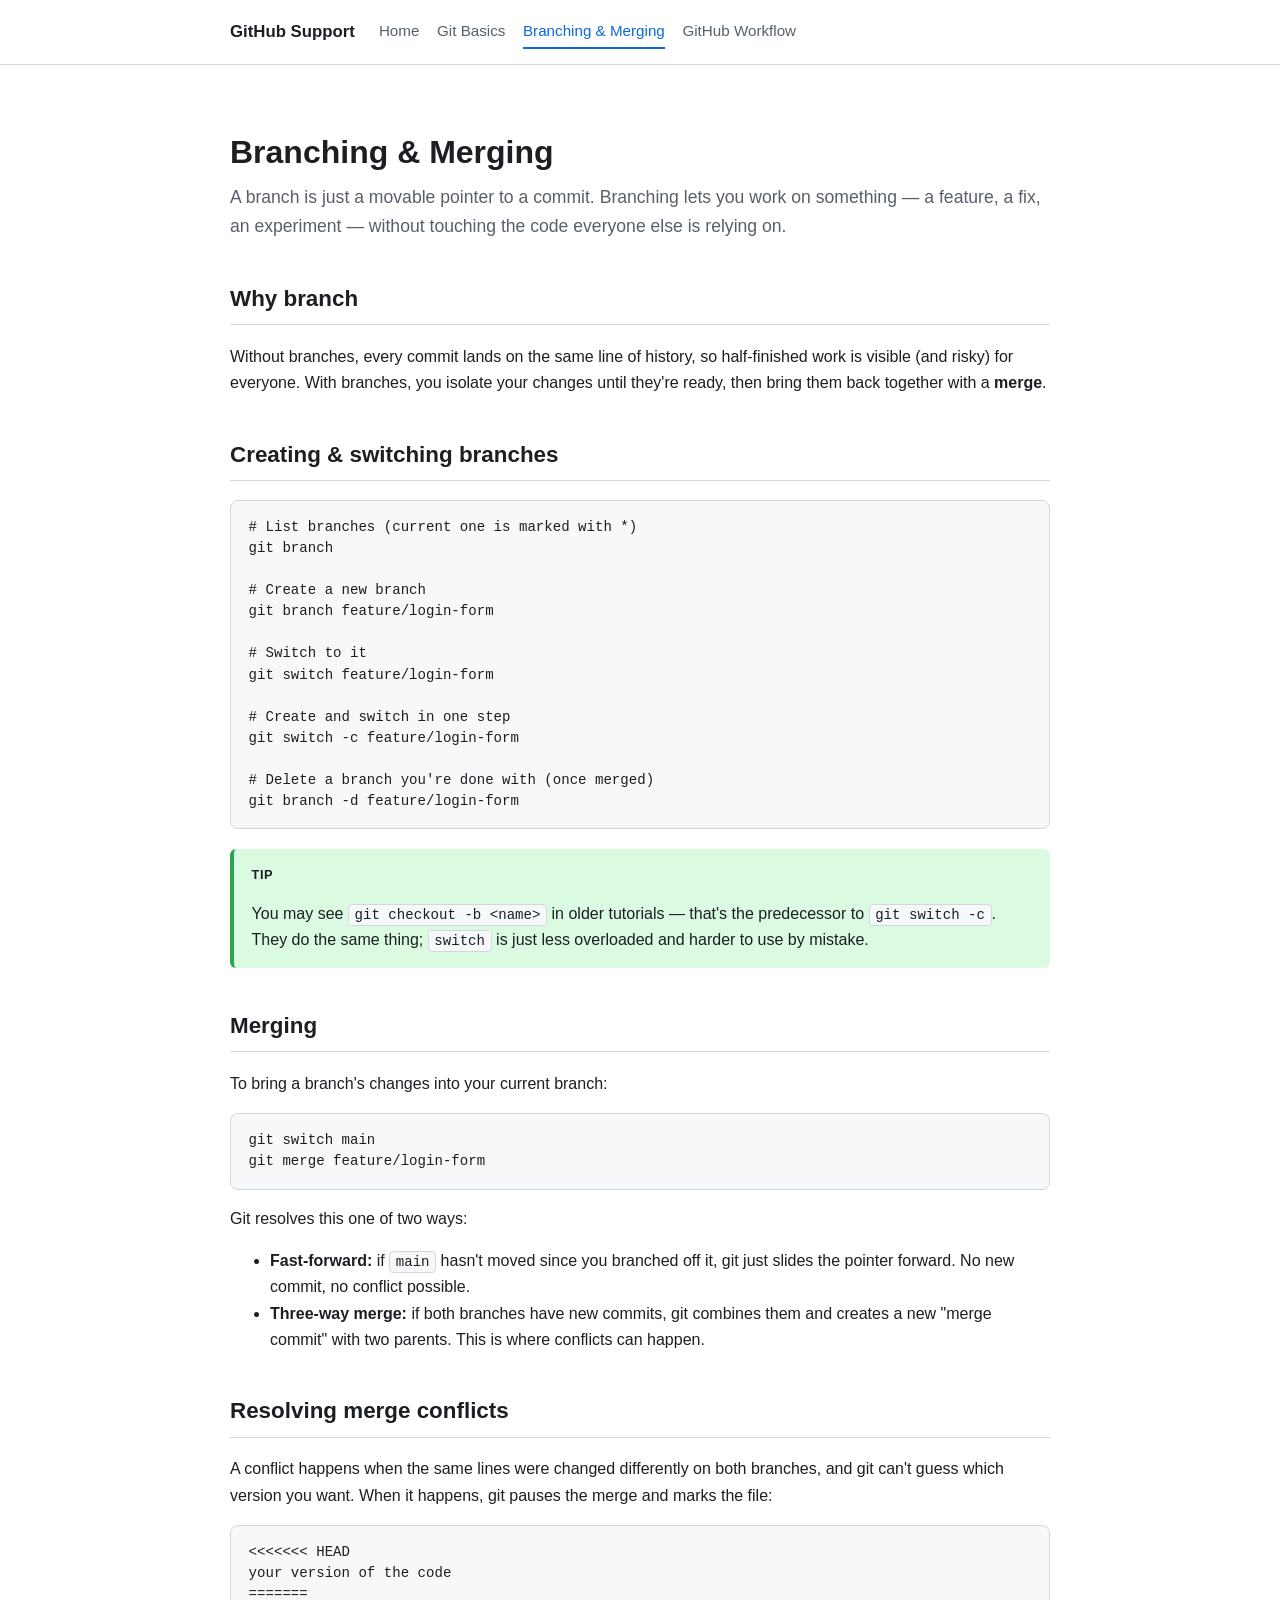
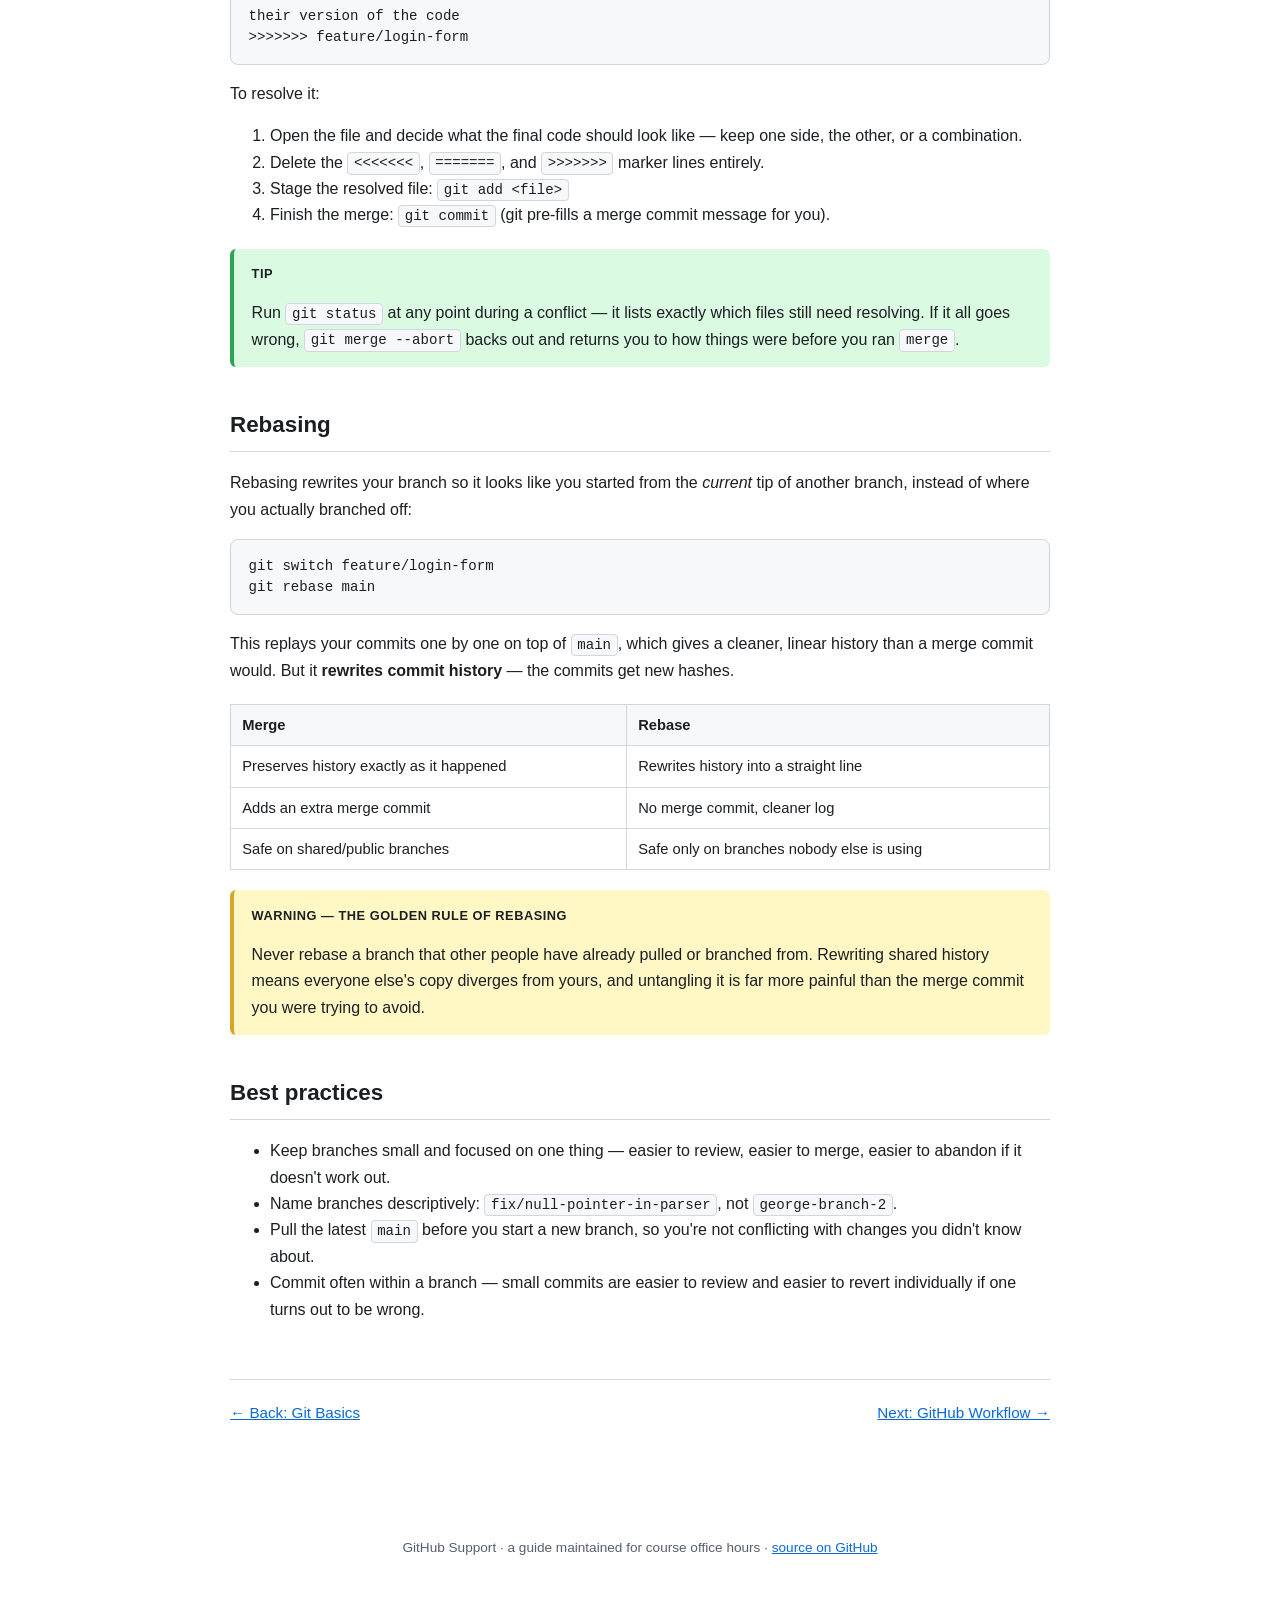
==== branching-merging.html @ 6043a1a5 "Initial commit: Git & GitHub guide for students" ====
<!DOCTYPE html>
<html lang="en">
<head>
<meta charset="UTF-8">
<meta name="viewport" content="width=device-width, initial-scale=1.0">
<title>Branching &amp; Merging — GitHub Support</title>
<link rel="stylesheet" href="assets/style.css">
</head>
<body>
<nav class="navbar">
  <div class="navbar-inner">
    <a class="navbar-brand" href="index.html">GitHub Support</a>
    <div class="navbar-links">
      <a href="index.html">Home</a>
      <a href="git-basics.html">Git Basics</a>
      <a href="branching-merging.html" class="active">Branching &amp; Merging</a>
      <a href="github-workflow.html">GitHub Workflow</a>
    </div>
  </div>
</nav>

<main>
  <h1>Branching &amp; Merging</h1>
  <p class="subtitle">A branch is just a movable pointer to a commit. Branching lets you work on something — a feature, a fix, an experiment — without touching the code everyone else is relying on.</p>

  <h2 id="why-branch">Why branch</h2>
  <p>Without branches, every commit lands on the same line of history, so half-finished work is visible (and risky) for everyone. With branches, you isolate your changes until they're ready, then bring them back together with a <strong>merge</strong>.</p>

  <h2 id="creating">Creating &amp; switching branches</h2>
  <pre><code># List branches (current one is marked with *)
git branch

# Create a new branch
git branch feature/login-form

# Switch to it
git switch feature/login-form

# Create and switch in one step
git switch -c feature/login-form

# Delete a branch you're done with (once merged)
git branch -d feature/login-form</code></pre>
  <div class="callout tip">
    <span class="callout-label">Tip</span>
    <p>You may see <code>git checkout -b &lt;name&gt;</code> in older tutorials — that's the predecessor to <code>git switch -c</code>. They do the same thing; <code>switch</code> is just less overloaded and harder to use by mistake.</p>
  </div>

  <h2 id="merging">Merging</h2>
  <p>To bring a branch's changes into your current branch:</p>
  <pre><code>git switch main
git merge feature/login-form</code></pre>
  <p>Git resolves this one of two ways:</p>
  <ul>
    <li><strong>Fast-forward:</strong> if <code>main</code> hasn't moved since you branched off it, git just slides the pointer forward. No new commit, no conflict possible.</li>
    <li><strong>Three-way merge:</strong> if both branches have new commits, git combines them and creates a new "merge commit" with two parents. This is where conflicts can happen.</li>
  </ul>

  <h2 id="conflicts">Resolving merge conflicts</h2>
  <p>A conflict happens when the same lines were changed differently on both branches, and git can't guess which version you want. When it happens, git pauses the merge and marks the file:</p>
  <pre><code>&lt;&lt;&lt;&lt;&lt;&lt;&lt; HEAD
your version of the code
=======
their version of the code
&gt;&gt;&gt;&gt;&gt;&gt;&gt; feature/login-form</code></pre>
  <p>To resolve it:</p>
  <ol>
    <li>Open the file and decide what the final code should look like — keep one side, the other, or a combination.</li>
    <li>Delete the <code>&lt;&lt;&lt;&lt;&lt;&lt;&lt;</code>, <code>=======</code>, and <code>&gt;&gt;&gt;&gt;&gt;&gt;&gt;</code> marker lines entirely.</li>
    <li>Stage the resolved file: <code>git add &lt;file&gt;</code></li>
    <li>Finish the merge: <code>git commit</code> (git pre-fills a merge commit message for you).</li>
  </ol>
  <div class="callout tip">
    <span class="callout-label">Tip</span>
    <p>Run <code>git status</code> at any point during a conflict — it lists exactly which files still need resolving. If it all goes wrong, <code>git merge --abort</code> backs out and returns you to how things were before you ran <code>merge</code>.</p>
  </div>

  <h2 id="rebase">Rebasing</h2>
  <p>Rebasing rewrites your branch so it looks like you started from the <em>current</em> tip of another branch, instead of where you actually branched off:</p>
  <pre><code>git switch feature/login-form
git rebase main</code></pre>
  <p>This replays your commits one by one on top of <code>main</code>, which gives a cleaner, linear history than a merge commit would. But it <strong>rewrites commit history</strong> — the commits get new hashes.</p>
  <table>
    <thead><tr><th>Merge</th><th>Rebase</th></tr></thead>
    <tbody>
      <tr><td>Preserves history exactly as it happened</td><td>Rewrites history into a straight line</td></tr>
      <tr><td>Adds an extra merge commit</td><td>No merge commit, cleaner log</td></tr>
      <tr><td>Safe on shared/public branches</td><td>Safe only on branches nobody else is using</td></tr>
    </tbody>
  </table>
  <div class="callout warn">
    <span class="callout-label">Warning — the golden rule of rebasing</span>
    <p>Never rebase a branch that other people have already pulled or branched from. Rewriting shared history means everyone else's copy diverges from yours, and untangling it is far more painful than the merge commit you were trying to avoid.</p>
  </div>

  <h2 id="best-practices">Best practices</h2>
  <ul>
    <li>Keep branches small and focused on one thing — easier to review, easier to merge, easier to abandon if it doesn't work out.</li>
    <li>Name branches descriptively: <code>fix/null-pointer-in-parser</code>, not <code>george-branch-2</code>.</li>
    <li>Pull the latest <code>main</code> before you start a new branch, so you're not conflicting with changes you didn't know about.</li>
    <li>Commit often within a branch — small commits are easier to review and easier to revert individually if one turns out to be wrong.</li>
  </ul>

  <div class="page-nav">
    <a href="git-basics.html">← Back: Git Basics</a>
    <a href="github-workflow.html">Next: GitHub Workflow →</a>
  </div>
</main>

<footer>
  GitHub Support &middot; a guide maintained for course office hours &middot; <a href="https://github.com/ganowacek/github-support">source on GitHub</a>
</footer>
</body>
</html>
---- assets/style.css ----
:root {
  --bg: #ffffff;
  --bg-alt: #f6f8fa;
  --text: #1b1f23;
  --text-muted: #57606a;
  --border: #d0d7de;
  --accent: #0969da;
  --accent-bg: #ddf4ff;
  --code-bg: #f6f8fa;
  --warn-bg: #fff8c5;
  --warn-border: #d4a72c;
  --tip-bg: #dafbe1;
  --tip-border: #2da44e;
  --max-width: 860px;
}

@media (prefers-color-scheme: dark) {
  :root {
    --bg: #0d1117;
    --bg-alt: #161b22;
    --text: #e6edf3;
    --text-muted: #8b949e;
    --border: #30363d;
    --accent: #4493f8;
    --accent-bg: #10243e;
    --code-bg: #161b22;
    --warn-bg: #3d3117;
    --warn-border: #9e6a03;
    --tip-bg: #122117;
    --tip-border: #2ea043;
  }
}

* { box-sizing: border-box; }

html { scroll-behavior: smooth; }

body {
  margin: 0;
  background: var(--bg);
  color: var(--text);
  font-family: -apple-system, BlinkMacSystemFont, "Segoe UI", Helvetica, Arial, sans-serif;
  line-height: 1.65;
}

.navbar {
  border-bottom: 1px solid var(--border);
  background: var(--bg);
  position: sticky;
  top: 0;
  z-index: 10;
}

.navbar-inner {
  max-width: var(--max-width);
  margin: 0 auto;
  padding: 0.9rem 1.25rem;
  display: flex;
  align-items: center;
  gap: 1.5rem;
  flex-wrap: wrap;
}

.navbar-brand {
  font-weight: 700;
  font-size: 1.05rem;
  color: var(--text);
  text-decoration: none;
  white-space: nowrap;
}

.navbar-links {
  display: flex;
  gap: 1.1rem;
  flex-wrap: wrap;
}

.navbar-links a {
  color: var(--text-muted);
  text-decoration: none;
  font-size: 0.95rem;
  padding: 0.25rem 0;
  border-bottom: 2px solid transparent;
}

.navbar-links a:hover,
.navbar-links a.active {
  color: var(--accent);
  border-bottom-color: var(--accent);
}

main {
  max-width: var(--max-width);
  margin: 0 auto;
  padding: 2.5rem 1.25rem 5rem;
}

h1 {
  font-size: 2rem;
  margin-bottom: 0.25rem;
}

h2 {
  font-size: 1.4rem;
  margin-top: 2.5rem;
  padding-bottom: 0.4rem;
  border-bottom: 1px solid var(--border);
}

h3 {
  font-size: 1.1rem;
  margin-top: 1.75rem;
}

p, li { color: var(--text); }

.subtitle {
  color: var(--text-muted);
  font-size: 1.1rem;
  margin-top: 0;
}

a { color: var(--accent); }

code {
  font-family: ui-monospace, SFMono-Regular, "SF Mono", Menlo, Consolas, monospace;
  background: var(--code-bg);
  padding: 0.15em 0.4em;
  border-radius: 4px;
  font-size: 0.88em;
  border: 1px solid var(--border);
}

pre {
  background: var(--code-bg);
  border: 1px solid var(--border);
  border-radius: 8px;
  padding: 1rem 1.1rem;
  overflow-x: auto;
  line-height: 1.5;
}

pre code {
  background: none;
  border: none;
  padding: 0;
  font-size: 0.88rem;
}

.callout {
  border-left: 4px solid var(--accent);
  background: var(--accent-bg);
  padding: 0.9rem 1.1rem;
  border-radius: 6px;
  margin: 1.25rem 0;
}

.callout.tip {
  border-left-color: var(--tip-border);
  background: var(--tip-bg);
}

.callout.warn {
  border-left-color: var(--warn-border);
  background: var(--warn-bg);
}

.callout p:first-child { margin-top: 0; }
.callout p:last-child { margin-bottom: 0; }

.callout-label {
  font-weight: 700;
  font-size: 0.8rem;
  text-transform: uppercase;
  letter-spacing: 0.04em;
  display: block;
  margin-bottom: 0.35rem;
}

table {
  border-collapse: collapse;
  width: 100%;
  margin: 1.25rem 0;
  font-size: 0.92rem;
}

th, td {
  border: 1px solid var(--border);
  padding: 0.5rem 0.7rem;
  text-align: left;
  vertical-align: top;
}

th {
  background: var(--bg-alt);
}

.card-grid {
  display: grid;
  grid-template-columns: repeat(auto-fit, minmax(230px, 1fr));
  gap: 1rem;
  margin: 1.75rem 0;
}

.card {
  border: 1px solid var(--border);
  border-radius: 10px;
  padding: 1.1rem 1.2rem;
  text-decoration: none;
  color: var(--text);
  background: var(--bg-alt);
  transition: border-color 0.15s ease;
}

.card:hover { border-color: var(--accent); }

.card h3 {
  margin-top: 0;
  margin-bottom: 0.35rem;
  color: var(--accent);
}

.card p {
  margin: 0;
  color: var(--text-muted);
  font-size: 0.92rem;
}

.page-nav {
  display: flex;
  justify-content: space-between;
  margin-top: 3.5rem;
  padding-top: 1.25rem;
  border-top: 1px solid var(--border);
  font-size: 0.95rem;
}

footer {
  text-align: center;
  color: var(--text-muted);
  font-size: 0.85rem;
  padding: 2rem 1.25rem 3rem;
}

.badge {
  display: inline-block;
  font-size: 0.75rem;
  font-weight: 600;
  padding: 0.15rem 0.55rem;
  border-radius: 999px;
  background: var(--accent-bg);
  color: var(--accent);
  margin-left: 0.5rem;
  vertical-align: middle;
}
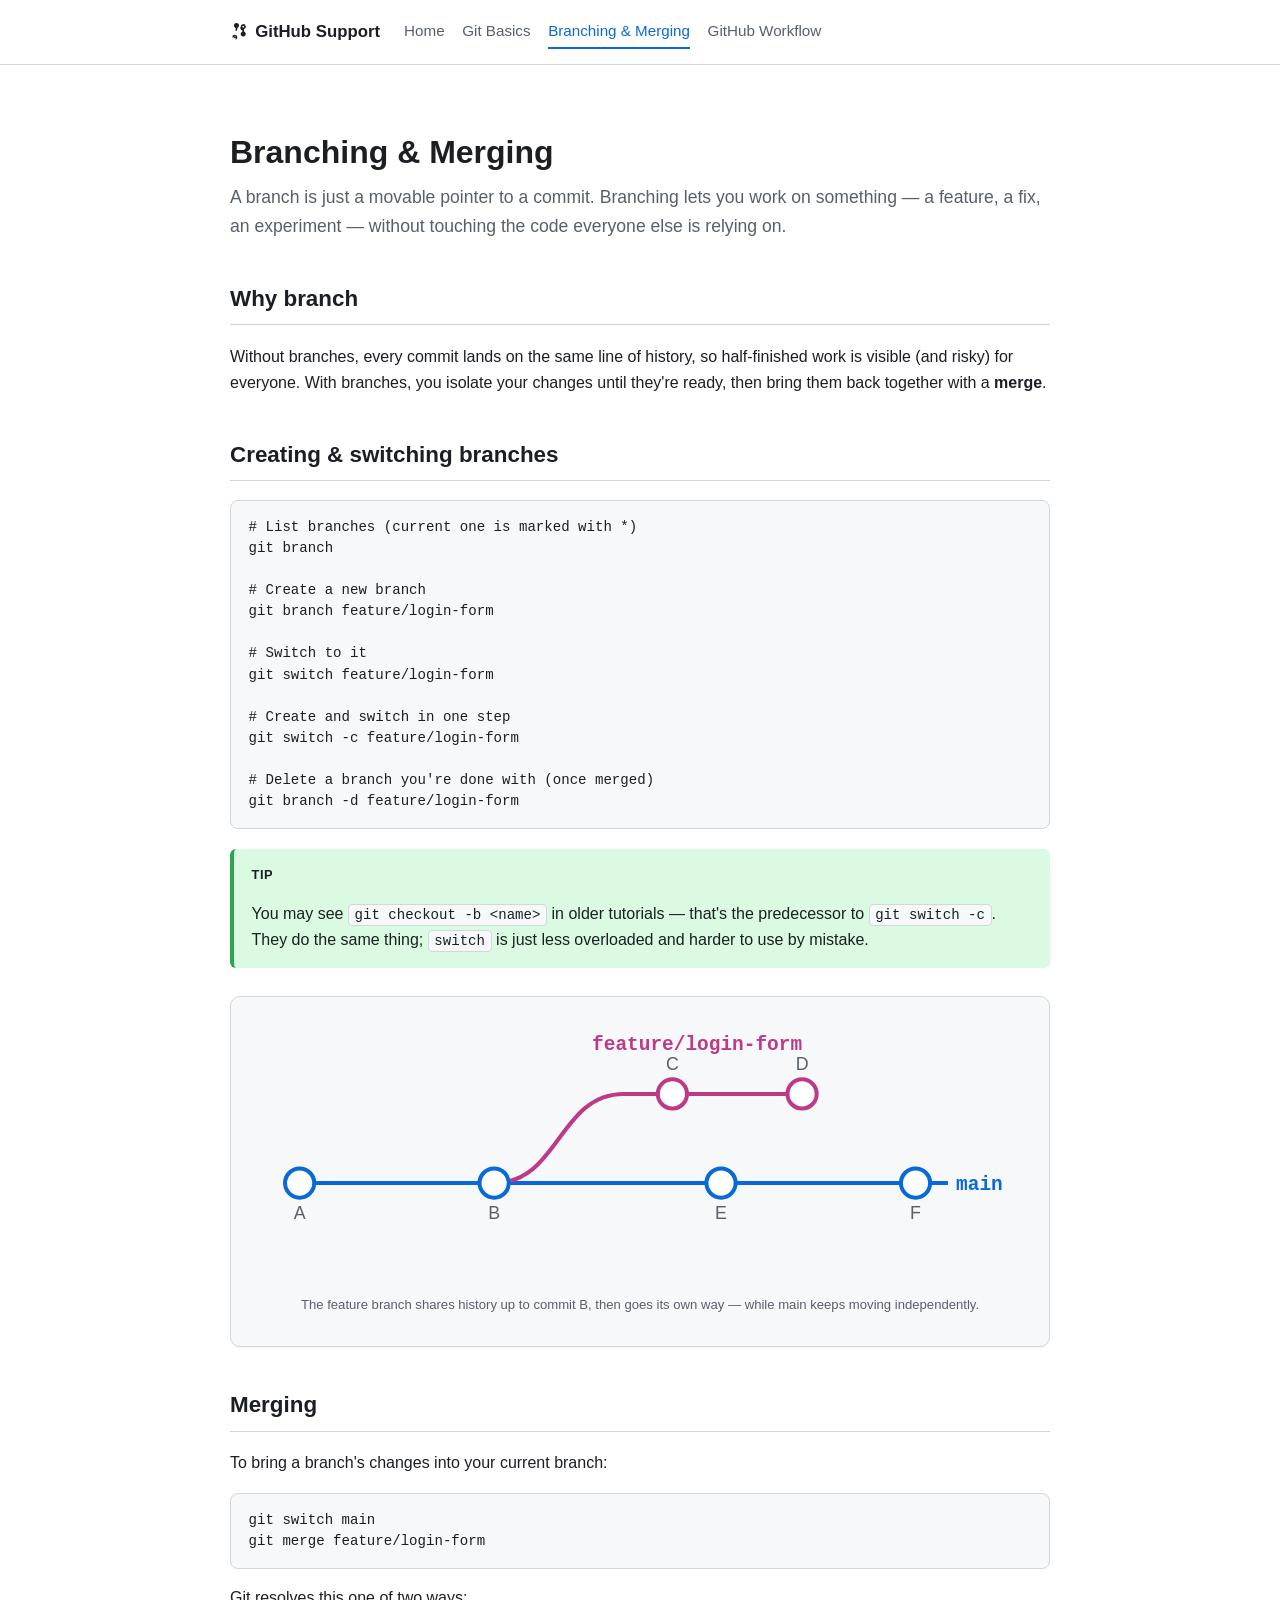
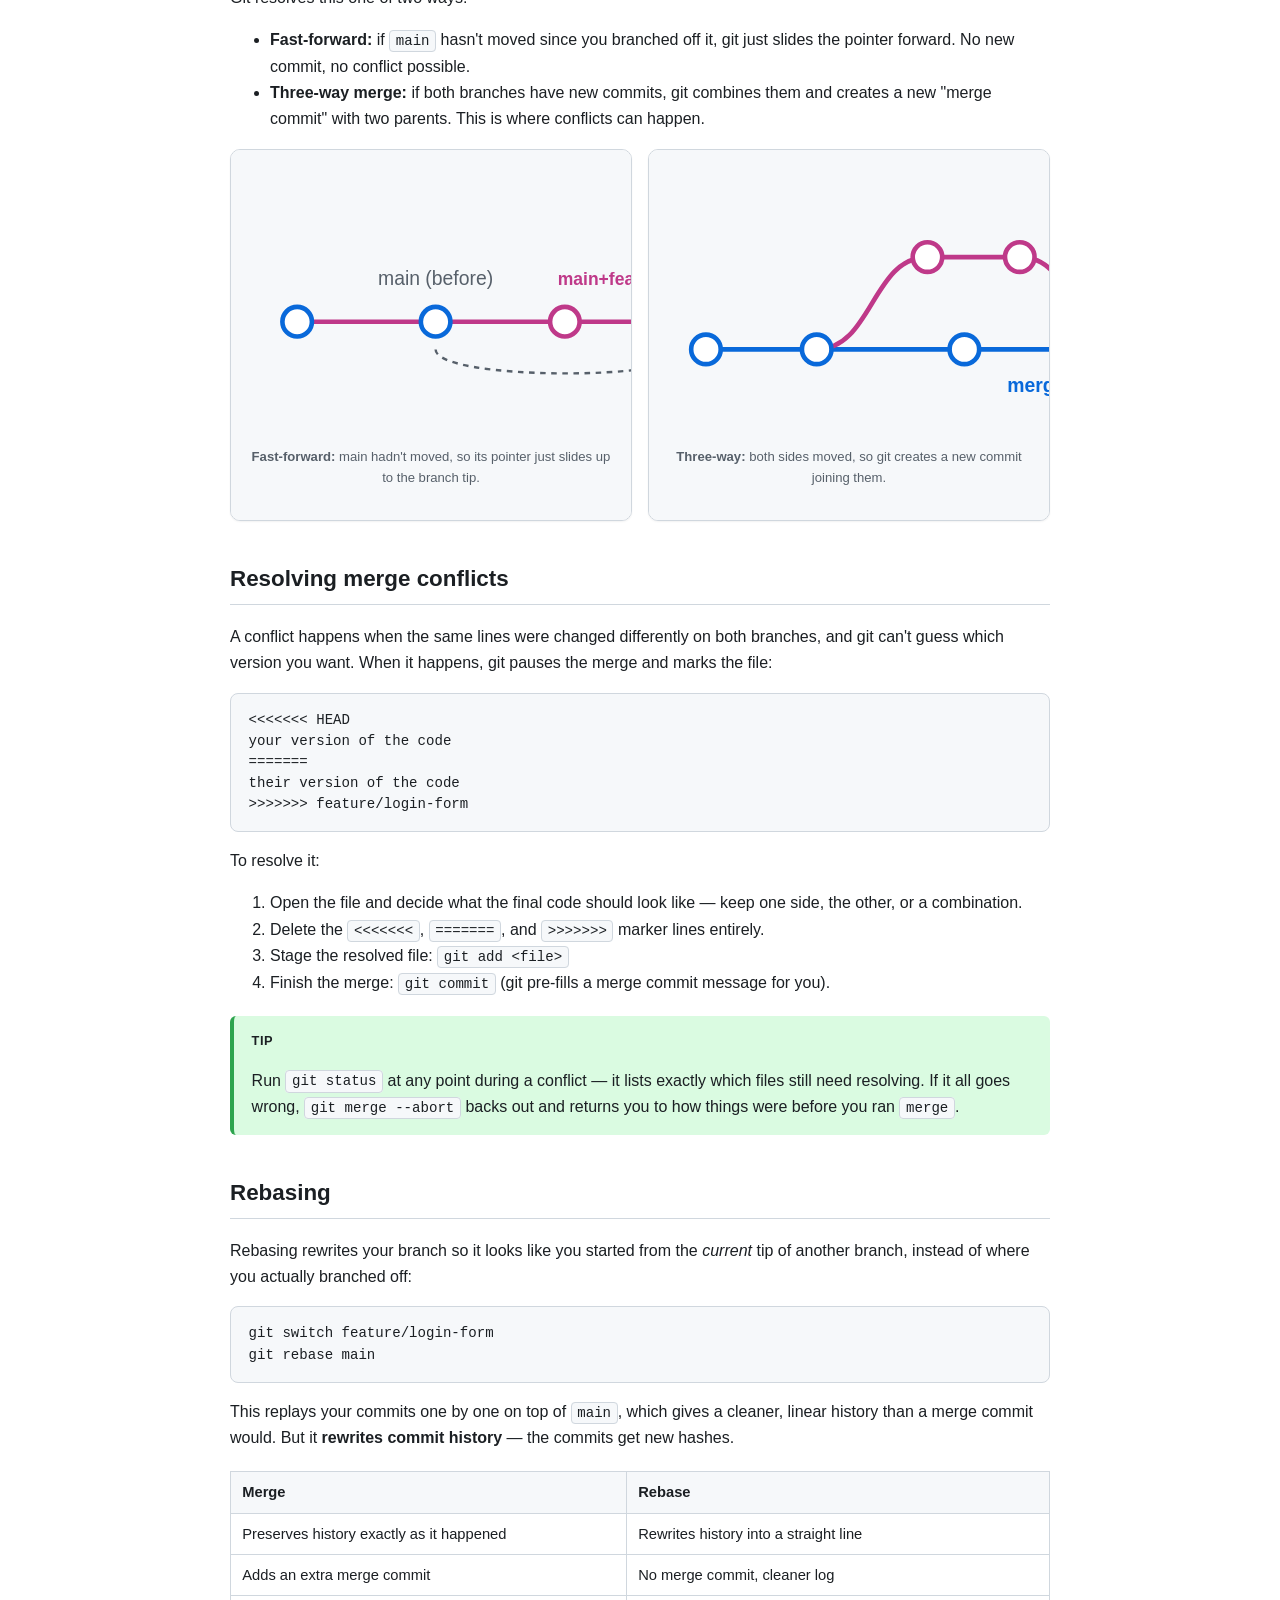
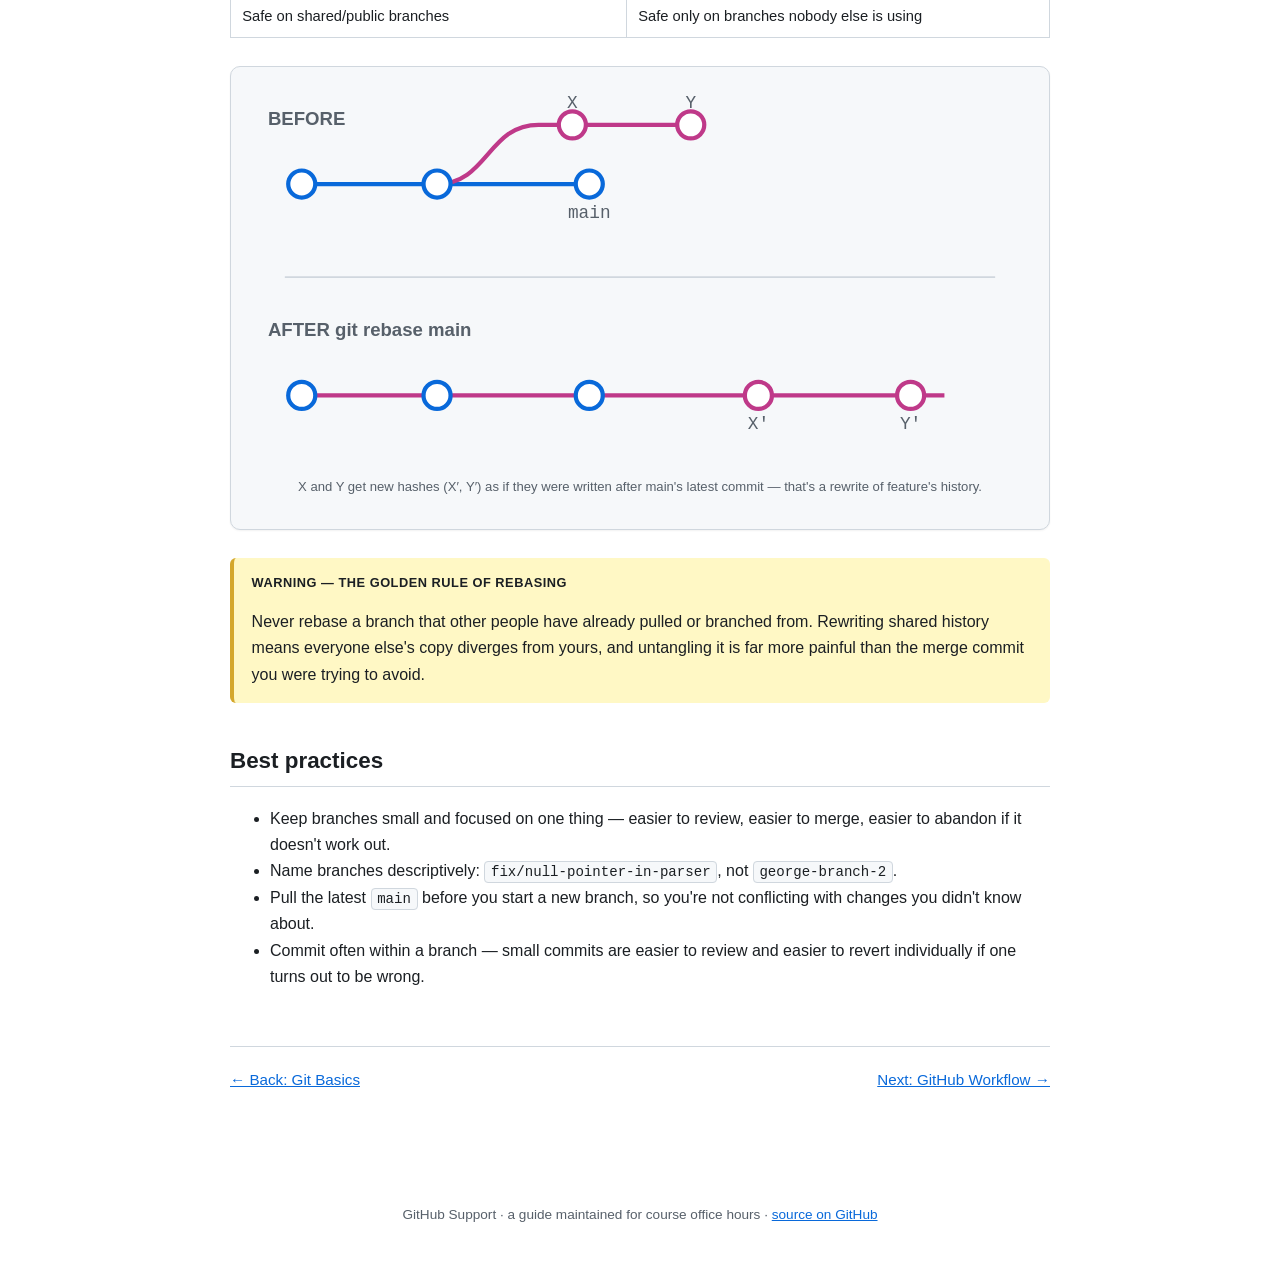
==== commit f0c42261: "Add hero visuals, SVG diagrams, and polished styling to each guide page" ====
--- a/branching-merging.html
+++ b/branching-merging.html
@@ -9,7 +9,10 @@
 <body>
 <nav class="navbar">
   <div class="navbar-inner">
-    <a class="navbar-brand" href="index.html">GitHub Support</a>
+    <a class="navbar-brand" href="index.html">
+      <svg width="18" height="18" viewBox="0 0 16 16" fill="currentColor" aria-hidden="true"><path d="M11.75 2.5a.75.75 0 1 0 0 1.5.75.75 0 0 0 0-1.5Zm-2.25.75a2.25 2.25 0 1 1 3 2.122v2.256a2.251 2.251 0 1 1-1.5 0V6.622A2.25 2.25 0 0 1 9.5 3.25ZM4.25 12a.75.75 0 1 0 0 1.5.75.75 0 0 0 0-1.5Zm-2.25.75a2.25 2.25 0 1 1 3 2.122V4.372a2.25 2.25 0 1 1 1.5 0v.878a2.25 2.25 0 0 1-1.5 2.122v3.253a2.25 2.25 0 0 1-3 2.125Z"/></svg>
+      GitHub Support
+    </a>
     <div class="navbar-links">
       <a href="index.html">Home</a>
       <a href="git-basics.html">Git Basics</a>
@@ -44,6 +47,35 @@
   <div class="callout tip">
     <span class="callout-label">Tip</span>
     <p>You may see <code>git checkout -b &lt;name&gt;</code> in older tutorials — that's the predecessor to <code>git switch -c</code>. They do the same thing; <code>switch</code> is just less overloaded and harder to use by mistake.</p>
+  </div>
+
+  <div class="diagram">
+    <svg viewBox="0 0 480 160" role="img" aria-labelledby="branch-title">
+      <title id="branch-title">A feature branch splits off main at a shared commit and gains its own commits</title>
+      <g stroke-width="2.5" fill="none">
+        <line x1="30" y1="100" x2="430" y2="100" stroke="var(--branch-main)"/>
+        <path d="M150,100 C190,100 190,45 230,45 L 340,45" stroke="var(--branch-feature)"/>
+      </g>
+      <g font-family="ui-monospace,monospace" font-size="11">
+        <circle cx="30" cy="100" r="9" fill="var(--commit-fill)" stroke="var(--branch-main)" stroke-width="2.5"/>
+        <circle cx="150" cy="100" r="9" fill="var(--commit-fill)" stroke="var(--branch-main)" stroke-width="2.5"/>
+        <circle cx="290" cy="100" r="9" fill="var(--commit-fill)" stroke="var(--branch-main)" stroke-width="2.5"/>
+        <circle cx="410" cy="100" r="9" fill="var(--commit-fill)" stroke="var(--branch-main)" stroke-width="2.5"/>
+        <circle cx="260" cy="45" r="9" fill="var(--commit-fill)" stroke="var(--branch-feature)" stroke-width="2.5"/>
+        <circle cx="340" cy="45" r="9" fill="var(--commit-fill)" stroke="var(--branch-feature)" stroke-width="2.5"/>
+      </g>
+      <g font-family="-apple-system,sans-serif" font-size="11" fill="var(--text-muted)" text-anchor="middle">
+        <text x="30" y="122">A</text>
+        <text x="150" y="122">B</text>
+        <text x="290" y="122">E</text>
+        <text x="410" y="122">F</text>
+        <text x="260" y="30">C</text>
+        <text x="340" y="30">D</text>
+      </g>
+      <text x="435" y="104" fill="var(--branch-main)" font-family="ui-monospace,monospace" font-size="12" font-weight="700">main</text>
+      <text x="340" y="18" text-anchor="end" fill="var(--branch-feature)" font-family="ui-monospace,monospace" font-size="12" font-weight="700">feature/login-form</text>
+    </svg>
+    <p class="diagram-caption">The feature branch shares history up to commit B, then goes its own way — while main keeps moving independently.</p>
   </div>
 
   <h2 id="merging">Merging</h2>
@@ -55,6 +87,46 @@
     <li><strong>Fast-forward:</strong> if <code>main</code> hasn't moved since you branched off it, git just slides the pointer forward. No new commit, no conflict possible.</li>
     <li><strong>Three-way merge:</strong> if both branches have new commits, git combines them and creates a new "merge commit" with two parents. This is where conflicts can happen.</li>
   </ul>
+
+  <div class="diagram-row">
+    <div class="diagram">
+      <svg viewBox="0 0 260 140" role="img" aria-labelledby="ff-title">
+        <title id="ff-title">Fast-forward merge just moves the main pointer forward, no new commit</title>
+        <line x1="25" y1="80" x2="235" y2="80" stroke="var(--branch-feature)" stroke-width="2.5"/>
+        <g font-family="ui-monospace,monospace">
+          <circle cx="25" cy="80" r="8" fill="var(--commit-fill)" stroke="var(--branch-main)" stroke-width="2.5"/>
+          <circle cx="100" cy="80" r="8" fill="var(--commit-fill)" stroke="var(--branch-main)" stroke-width="2.5"/>
+          <circle cx="170" cy="80" r="8" fill="var(--commit-fill)" stroke="var(--branch-feature)" stroke-width="2.5"/>
+          <circle cx="235" cy="80" r="8" fill="var(--commit-fill)" stroke="var(--branch-feature)" stroke-width="2.5"/>
+        </g>
+        <text x="100" y="60" text-anchor="middle" fill="var(--text-muted)" font-size="10.5">main (before)</text>
+        <text x="255" y="60" text-anchor="end" fill="var(--branch-feature)" font-size="9.5" font-weight="700">main+feature (after)</text>
+        <path d="M100,95 C100,112 235,112 235,97" stroke="var(--text-muted)" stroke-width="1.3" fill="none" stroke-dasharray="3,3" marker-end="url(#ffarrow)"/>
+        <defs><marker id="ffarrow" markerWidth="7" markerHeight="7" refX="5" refY="2.5" orient="auto"><path d="M0,0 L5,2.5 L0,5 Z" fill="var(--text-muted)"/></marker></defs>
+      </svg>
+      <p class="diagram-caption"><strong>Fast-forward:</strong> main hadn't moved, so its pointer just slides up to the branch tip.</p>
+    </div>
+    <div class="diagram">
+      <svg viewBox="0 0 260 140" role="img" aria-labelledby="threeway-title">
+        <title id="threeway-title">Three-way merge creates a new merge commit with two parents</title>
+        <g stroke-width="2.5" fill="none">
+          <line x1="20" y1="95" x2="235" y2="95" stroke="var(--branch-main)"/>
+          <path d="M80,95 C110,95 110,45 140,45 L190,45" stroke="var(--branch-feature)"/>
+          <path d="M190,45 C215,45 215,75 235,95" stroke="var(--branch-feature)"/>
+        </g>
+        <g>
+          <circle cx="20" cy="95" r="8" fill="var(--commit-fill)" stroke="var(--branch-main)" stroke-width="2.5"/>
+          <circle cx="80" cy="95" r="8" fill="var(--commit-fill)" stroke="var(--branch-main)" stroke-width="2.5"/>
+          <circle cx="160" cy="95" r="8" fill="var(--commit-fill)" stroke="var(--branch-main)" stroke-width="2.5"/>
+          <circle cx="140" cy="45" r="8" fill="var(--commit-fill)" stroke="var(--branch-feature)" stroke-width="2.5"/>
+          <circle cx="190" cy="45" r="8" fill="var(--commit-fill)" stroke="var(--branch-feature)" stroke-width="2.5"/>
+          <circle cx="235" cy="95" r="9" fill="var(--accent)" stroke="var(--accent)" stroke-width="2.5"/>
+        </g>
+        <text x="255" y="118" text-anchor="end" fill="var(--accent)" font-size="10.5" font-weight="700">merge commit</text>
+      </svg>
+      <p class="diagram-caption"><strong>Three-way:</strong> both sides moved, so git creates a new commit joining them.</p>
+    </div>
+  </div>
 
   <h2 id="conflicts">Resolving merge conflicts</h2>
   <p>A conflict happens when the same lines were changed differently on both branches, and git can't guess which version you want. When it happens, git pauses the merge and marks the file:</p>
@@ -88,6 +160,48 @@
       <tr><td>Safe on shared/public branches</td><td>Safe only on branches nobody else is using</td></tr>
     </tbody>
   </table>
+  <div class="diagram">
+    <svg viewBox="0 0 460 220" role="img" aria-labelledby="rebase-title">
+      <title id="rebase-title">Rebasing replays feature branch commits on top of the current tip of main, rewriting their hashes</title>
+      <text x="10" y="20" fill="var(--text-muted)" font-family="-apple-system,sans-serif" font-size="11" font-weight="700">BEFORE</text>
+      <g stroke-width="2.5" fill="none">
+        <line x1="30" y1="55" x2="200" y2="55" stroke="var(--branch-main)"/>
+        <path d="M110,55 C140,55 140,20 170,20 L 260,20" stroke="var(--branch-feature)"/>
+      </g>
+      <g>
+        <circle cx="30" cy="55" r="8" fill="var(--commit-fill)" stroke="var(--branch-main)" stroke-width="2.5"/>
+        <circle cx="110" cy="55" r="8" fill="var(--commit-fill)" stroke="var(--branch-main)" stroke-width="2.5"/>
+        <circle cx="200" cy="55" r="8" fill="var(--commit-fill)" stroke="var(--branch-main)" stroke-width="2.5"/>
+        <circle cx="190" cy="20" r="8" fill="var(--commit-fill)" stroke="var(--branch-feature)" stroke-width="2.5"/>
+        <circle cx="260" cy="20" r="8" fill="var(--commit-fill)" stroke="var(--branch-feature)" stroke-width="2.5"/>
+      </g>
+      <g font-family="ui-monospace,monospace" font-size="10.5" fill="var(--text-muted)" text-anchor="middle">
+        <text x="200" y="75">main</text>
+        <text x="190" y="10">X</text>
+        <text x="260" y="10">Y</text>
+      </g>
+
+      <line x1="20" y1="110" x2="440" y2="110" stroke="var(--border)"/>
+
+      <text x="10" y="145" fill="var(--text-muted)" font-family="-apple-system,sans-serif" font-size="11" font-weight="700">AFTER git rebase main</text>
+      <g stroke-width="2.5" fill="none">
+        <line x1="30" y1="180" x2="410" y2="180" stroke="var(--branch-feature)"/>
+      </g>
+      <g>
+        <circle cx="30" cy="180" r="8" fill="var(--commit-fill)" stroke="var(--branch-main)" stroke-width="2.5"/>
+        <circle cx="110" cy="180" r="8" fill="var(--commit-fill)" stroke="var(--branch-main)" stroke-width="2.5"/>
+        <circle cx="200" cy="180" r="8" fill="var(--commit-fill)" stroke="var(--branch-main)" stroke-width="2.5"/>
+        <circle cx="300" cy="180" r="8" fill="var(--commit-fill)" stroke="var(--branch-feature)" stroke-width="2.5"/>
+        <circle cx="390" cy="180" r="8" fill="var(--commit-fill)" stroke="var(--branch-feature)" stroke-width="2.5"/>
+      </g>
+      <g font-family="ui-monospace,monospace" font-size="10.5" fill="var(--text-muted)" text-anchor="middle">
+        <text x="300" y="200">X'</text>
+        <text x="390" y="200">Y'</text>
+      </g>
+    </svg>
+    <p class="diagram-caption">X and Y get new hashes (X′, Y′) as if they were written after main's latest commit — that's a rewrite of feature's history.</p>
+  </div>
+
   <div class="callout warn">
     <span class="callout-label">Warning — the golden rule of rebasing</span>
     <p>Never rebase a branch that other people have already pulled or branched from. Rewriting shared history means everyone else's copy diverges from yours, and untangling it is far more painful than the merge commit you were trying to avoid.</p>
--- a/assets/style.css
+++ b/assets/style.css
@@ -12,6 +12,13 @@
   --tip-bg: #dafbe1;
   --tip-border: #2da44e;
   --max-width: 860px;
+  --branch-main: #0969da;
+  --branch-feature: #bf3989;
+  --branch-third: #9a6700;
+  --commit-fill: #ffffff;
+  --hero-grad-1: #ddf4ff;
+  --hero-grad-2: #ffffff;
+  --shadow: 0 1px 2px rgba(27, 31, 35, 0.06);
 }
 
 @media (prefers-color-scheme: dark) {
@@ -28,6 +35,13 @@
     --warn-border: #9e6a03;
     --tip-bg: #122117;
     --tip-border: #2ea043;
+    --branch-main: #4493f8;
+    --branch-feature: #f778ba;
+    --branch-third: #d29922;
+    --commit-fill: #0d1117;
+    --hero-grad-1: #10243e;
+    --hero-grad-2: #0d1117;
+    --shadow: 0 1px 2px rgba(0, 0, 0, 0.4);
   }
 }
 
@@ -67,7 +81,12 @@
   color: var(--text);
   text-decoration: none;
   white-space: nowrap;
-}
+  display: inline-flex;
+  align-items: center;
+  gap: 0.45rem;
+}
+
+.navbar-brand svg { flex: none; }
 
 .navbar-links {
   display: flex;
@@ -94,6 +113,34 @@
   margin: 0 auto;
   padding: 2.5rem 1.25rem 5rem;
 }
+
+.hero {
+  margin: -2.5rem calc(50% - 50vw) 0;
+  padding: 3rem 1.25rem 3.5rem;
+  background: linear-gradient(180deg, var(--hero-grad-1), var(--hero-grad-2) 85%);
+  border-bottom: 1px solid var(--border);
+}
+
+.hero-inner {
+  max-width: var(--max-width);
+  margin: 0 auto;
+}
+
+.eyebrow {
+  display: inline-block;
+  font-size: 0.78rem;
+  font-weight: 700;
+  letter-spacing: 0.06em;
+  text-transform: uppercase;
+  color: var(--accent);
+  background: var(--bg);
+  border: 1px solid var(--border);
+  padding: 0.25rem 0.65rem;
+  border-radius: 999px;
+  margin-bottom: 1rem;
+}
+
+.hero h1 { font-size: 2.3rem; }
 
 h1 {
   font-size: 2rem;
@@ -218,12 +265,91 @@
   margin-top: 0;
   margin-bottom: 0.35rem;
   color: var(--accent);
+  display: flex;
+  align-items: center;
+  gap: 0.55rem;
 }
 
 .card p {
   margin: 0;
   color: var(--text-muted);
   font-size: 0.92rem;
+}
+
+.step-badge {
+  display: inline-flex;
+  align-items: center;
+  justify-content: center;
+  width: 1.6rem;
+  height: 1.6rem;
+  border-radius: 50%;
+  background: var(--accent);
+  color: #fff;
+  font-size: 0.85rem;
+  font-weight: 700;
+  flex: none;
+}
+
+/* ---- Diagrams ---- */
+
+.diagram {
+  border: 1px solid var(--border);
+  border-radius: 10px;
+  background: var(--bg-alt);
+  padding: 1.5rem 1.25rem 1.1rem;
+  margin: 1.75rem 0;
+  overflow-x: auto;
+  box-shadow: var(--shadow);
+}
+
+.diagram svg {
+  display: block;
+  margin: 0 auto;
+  max-width: 100%;
+  height: auto;
+  min-width: 480px;
+}
+
+.diagram-caption {
+  text-align: center;
+  color: var(--text-muted);
+  font-size: 0.82rem;
+  margin-top: 0.85rem;
+}
+
+.diagram-row {
+  display: grid;
+  grid-template-columns: 1fr 1fr;
+  gap: 1rem;
+}
+
+.diagram-row .diagram { margin: 0; }
+
+@media (max-width: 640px) {
+  .diagram-row { grid-template-columns: 1fr; }
+}
+
+.legend {
+  display: flex;
+  gap: 1.25rem;
+  flex-wrap: wrap;
+  justify-content: center;
+  margin-top: 0.9rem;
+  font-size: 0.82rem;
+  color: var(--text-muted);
+}
+
+.legend-item {
+  display: inline-flex;
+  align-items: center;
+  gap: 0.4rem;
+}
+
+.legend-dot {
+  width: 0.65rem;
+  height: 0.65rem;
+  border-radius: 50%;
+  display: inline-block;
 }
 
 .page-nav {
